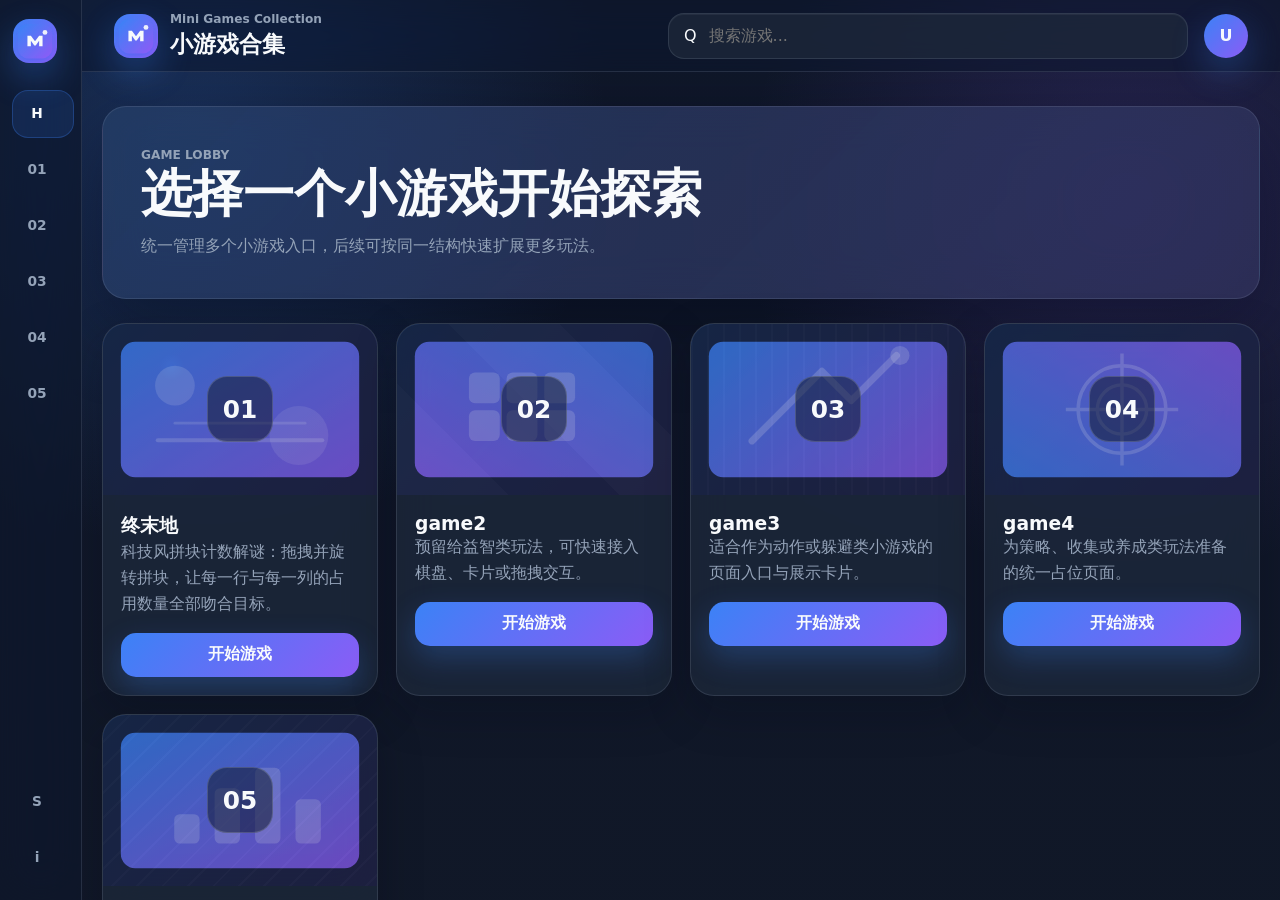
==== index.html @ 29f789c7 "Initial commit" ====
<!DOCTYPE html>
<html lang="zh-CN">
<head>
  <meta charset="UTF-8">
  <meta http-equiv="refresh" content="0; url=pages/index.html">
  <meta name="viewport" content="width=device-width, initial-scale=1.0">
  <title>Mini Games Collection</title>
</head>
<body>
  <a href="pages/index.html">进入 Mini Games Collection</a>
</body>
</html>
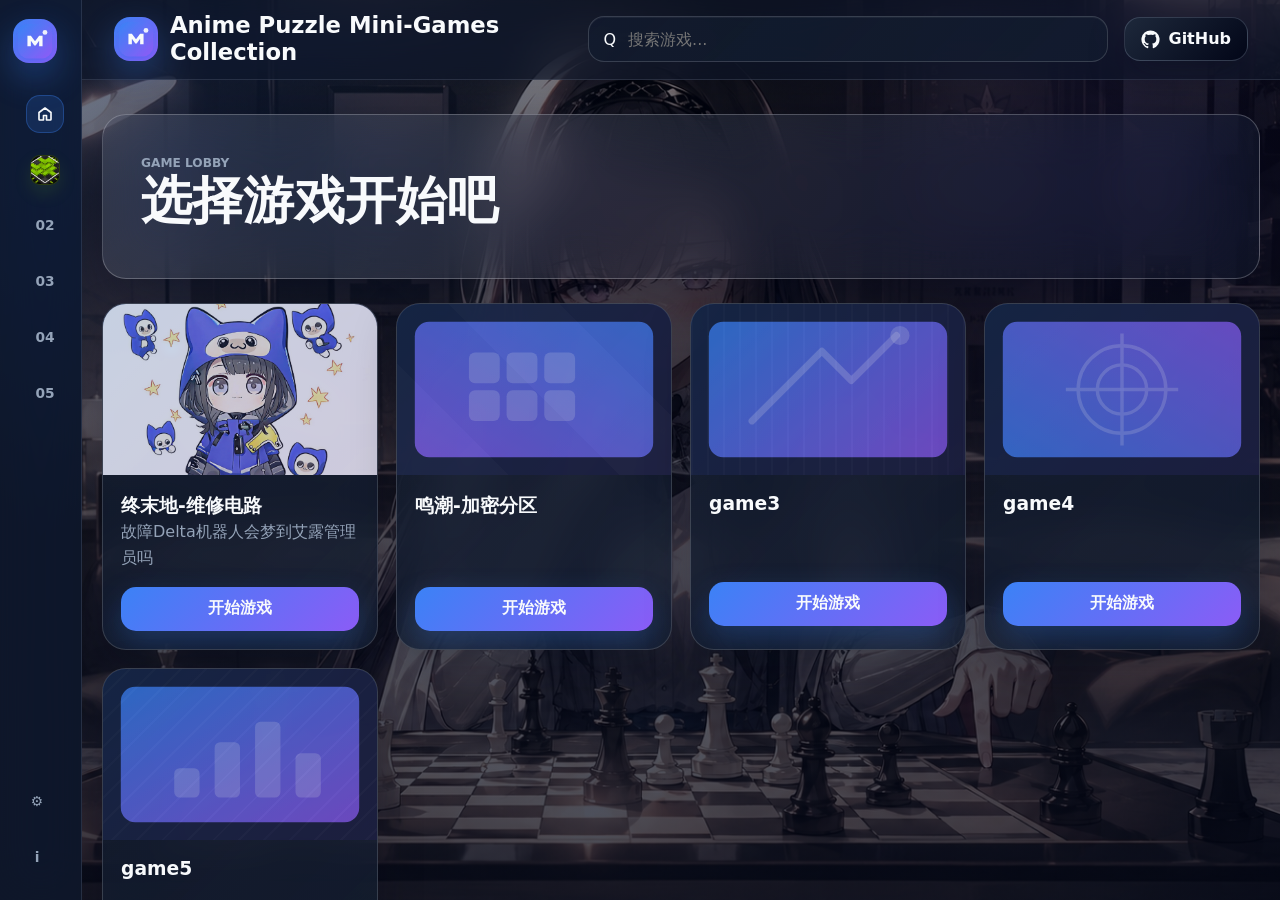
==== commit 0ef771d6: "endfield" ====
--- a/index.html
+++ b/index.html
@@ -4,9 +4,9 @@
   <meta charset="UTF-8">
   <meta http-equiv="refresh" content="0; url=pages/index.html">
   <meta name="viewport" content="width=device-width, initial-scale=1.0">
-  <title>Mini Games Collection</title>
+  <title>Anime Puzzle Mini-Games Collection</title>
 </head>
 <body>
-  <a href="pages/index.html">进入 Mini Games Collection</a>
+  <a href="pages/index.html">进入 Anime Puzzle Mini-Games Collection</a>
 </body>
 </html>
